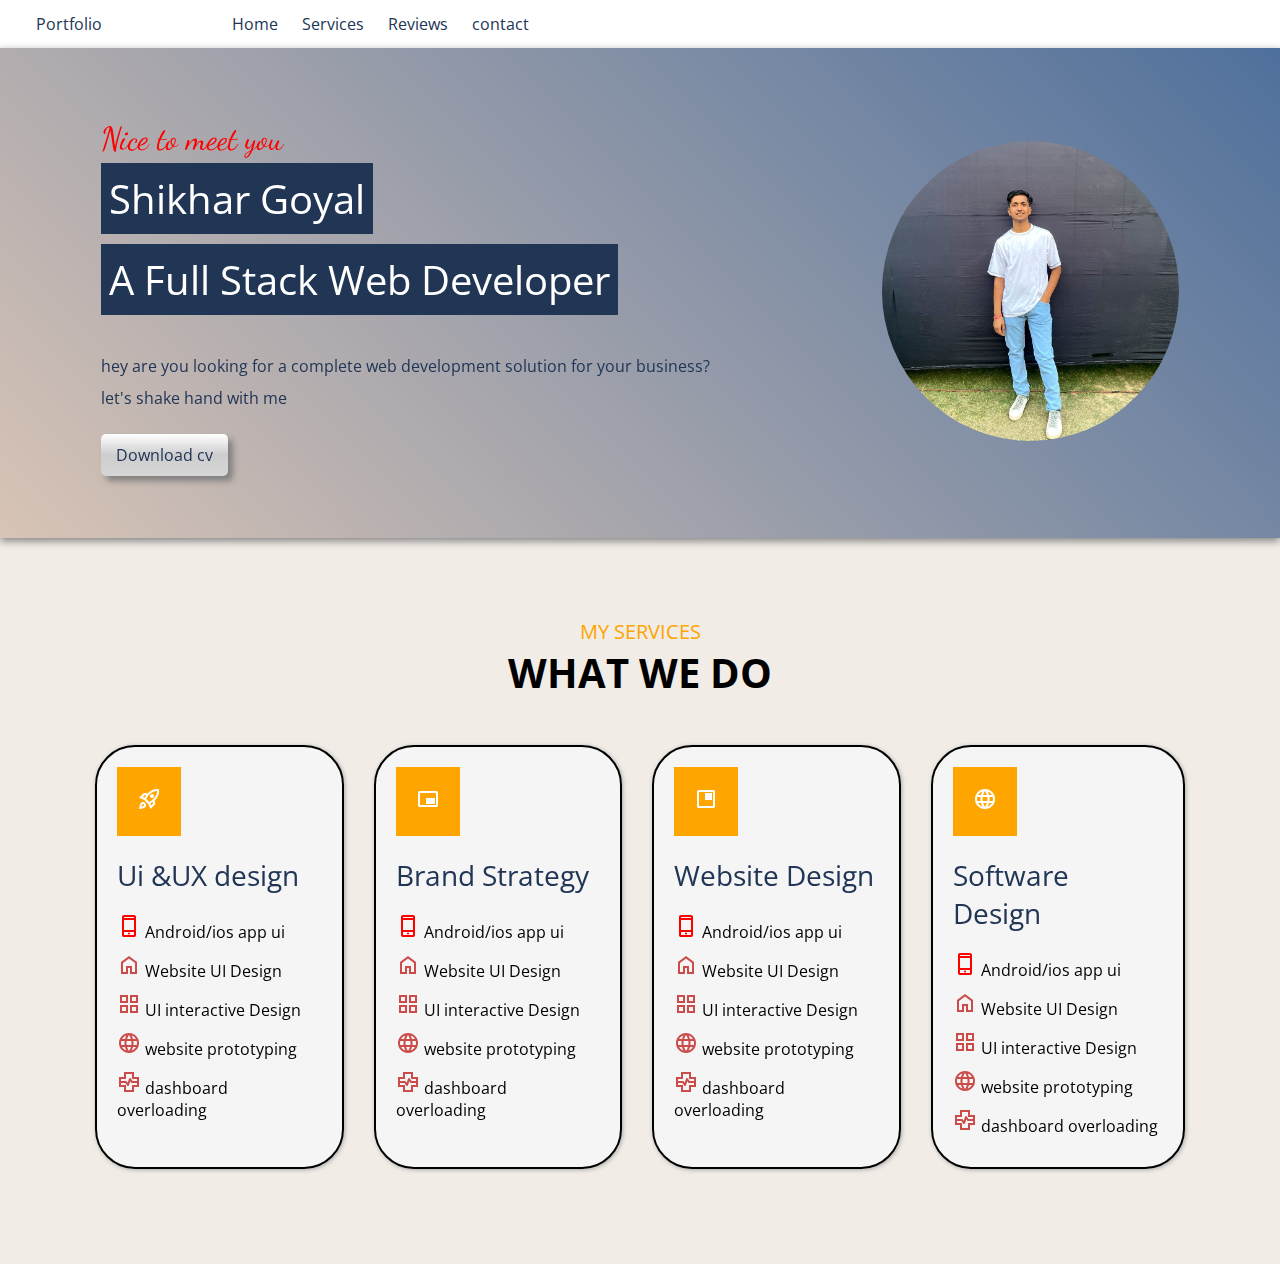
==== index.html @ ab530bc4 "portfolio" ====
<!DOCTYPE html>
<html lang="en">

<head>
    <meta charset="UTF-8">
    <meta http-equiv="X-UA-Compatible" content="IE=edge">
    <meta name="viewport" content="width=device-width, initial-scale=1.0">
    <title>My Portfolio</title>
    <link rel="preconnect" href="https://fonts.googleapis.com">
    <link rel="preconnect" href="https://fonts.gstatic.com" crossorigin>
    <link href="https://fonts.googleapis.com/css2?family=Open+Sans:wght@600&display=swap" rel="stylesheet">
    <link href="https://fonts.googleapis.com/css2?family=Dancing+Script&family=Open+Sans:wght@600&display=swap"
        rel="stylesheet">
    <link rel="stylesheet"
        href="https://fonts.googleapis.com/css2?family=Material+Symbols+Outlined:opsz,wght,FILL,GRAD@48,400,0,0" />
    <link rel="stylesheet" href="style1.css">
    <link rel="stylesheet" href="https://fonts.googleapis.com/css2?family=Material+Symbols+Outlined:opsz,wght,FILL,GRAD@48,400,0,0" />
    <link rel="stylesheet" href="https://fonts.googleapis.com/css2?family=Material+Symbols+Outlined:opsz,wght,FILL,GRAD@48,400,0,0" />
    <link rel="stylesheet" href="https://fonts.googleapis.com/css2?family=Material+Symbols+Outlined:opsz,wght,FILL,GRAD@20..48,100..700,0..1,-50..200" />
    <link rel="stylesheet" href="https://fonts.googleapis.com/css2?family=Material+Symbols+Outlined:opsz,wght,FILL,GRAD@20..48,100..700,0..1,-50..200" />
    <link rel="stylesheet" href="https://fonts.googleapis.com/css2?family=Material+Symbols+Outlined:opsz,wght,FILL,GRAD@20..48,100..700,0..1,-50..200" />
    <link rel="stylesheet" href="https://fonts.googleapis.com/css2?family=Material+Symbols+Outlined:opsz,wght,FILL,GRAD@48,400,0,0" />
    <link rel="stylesheet" href="https://fonts.googleapis.com/css2?family=Material+Symbols+Outlined:opsz,wght,FILL,GRAD@20..48,100..700,0..1,-50..200" />
    <link rel="stylesheet" href="https://fonts.googleapis.com/css2?family=Material+Symbols+Outlined:opsz,wght,FILL,GRAD@20..48,100..700,0..1,-50..200" />
    <link rel="stylesheet" href="https://fonts.googleapis.com/css2?family=Material+Symbols+Outlined:opsz,wght,FILL,GRAD@20..48,100..700,0..1,-50..200" />
</head>

<body>
    <div class="navigation">



        <div class="logo">
            <img class="logoImage" src="logo.png" alt="">
            <span class="logoTitle">Portfolio</span>
        </div>

        <div class="menuItems">
            <a href="#"><span class="menuItem">Home</span></a>
            <a href="#"><span class="menuItem">Services</span></a>
            <a href="#"><span class="menuItem">Reviews</span></a>
            <a href="#"> <span class="menuItem">contact</span></a>
        </div>

        <div class="contact">
            <a class="contactButton" href="tel:+919694739294">
                <img class="contactImage" src="call.png" alt="">
            </a>
        </div>
    </div>
    <div class="banner">
        <div class="bannerLeft">
            <div class="greeting">
                Nice to meet you
            </div>
            <div class="title">

                <div class="titlespan">Shikhar Goyal </div>
                <div class="titlespan"> A Full Stack Web Developer</div>
            </div>
            <div class="description">
                hey are you looking for a complete web development solution for your business?
                let's shake hand with me

            </div>
            <div class="showcv">
                <div><a href="#" class="showcvbutton">
                        Download cv
                    </a>
                </div>
            </div>
        </div>
        <div class="bannerright">
            <img class="bannerimage" src="myimage.jpg - Copy.jpeg" alt="">
        </div>
    
    </div>

    <div class="services">
        <!-- service text heading -->
        <div class="servicetext">
            <!-- service text sub heading -->
            <div class="textsubheading">
                My services
            </div>
            <!-- servic text heading -->
            <div class="textheading">
                what we do
            </div>
        </div>


        <!-- service cards -->
        <div class="servicecards">
            <div class="servicecard">
                <div class="serviceicondiv"><span class="material-symbols-outlined">
                        rocket_launch
                    </span></div>
                <div class="servicetitle">Ui &UX design</div>
                <div class="servicefeatures">

                    <div class="servicefeature">
                        <span class="servicefeatureicon"><span class="serviceicon material-symbols-outlined">
                            phone_iphone
                            </span></span>
                        <span class="servicefeaturetext">Android/ios app ui</span>
                    </div>
                    <div class="servicefeature">
                        <span class="servicefeatureicon"><span class="servicefeatureicon material-symbols-outlined">
                            home
                            </span></span>
                        <span class="servicefeaturetext">Website UI Design</span>
                    </div>
                    <div class="servicefeature">
                        <span class="servicefeatureicon"><span class="material-symbols-outlined">
                            grid_view
                            </span></span>
                        <span class="servicefeaturetext">UI interactive Design</span>
                    </div>
                    <div class="servicefeature">
                        <span class="servicefeatureicon"><span class="material-symbols-outlined">
                            language
                            </span></span>
                        <span class="servicefeaturetext">website prototyping</span>
                    </div>
                    <div class="servicefeature">
                        <span class="servicefeatureicon"><span class="material-symbols-outlined">
                            health_metrics
                            </span></span>
                        <span class="servicefeaturetext"> dashboard overloading</span>
                    </div>
                </div>
            </div>
            <div class="servicecard">
                <div class="serviceicondiv"><span class="material-symbols-outlined">
                    branding_watermark
                    </span></div>
                    <div class="servicetitle">Brand Strategy</div>
                <div class="servicefeatures">

                    <div class="servicefeature">
                        <span class="servicefeatureicon"><span class="serviceicon material-symbols-outlined">
                            phone_iphone
                            </span></span>
                        <span class="servicefeaturetext">Android/ios app ui</span>
                    </div>
                    <div class="servicefeature">
                        <span class="servicefeatureicon"><span class="servicefeatureicon material-symbols-outlined">
                            home
                            </span></span>
                        <span class="servicefeaturetext">Website UI Design</span>
                    </div>
                    <div class="servicefeature">
                        <span class="servicefeatureicon"><span class="servicefeatureicon material-symbols-outlined">
                            grid_view
                            </span></span>
                        <span class="servicefeaturetext">UI interactive Design</span>
                    </div>
                    <div class="servicefeature">
                        <span class="servicefeatureicon"><span class="material-symbols-outlined">
                            language
                            </span></span>
                        <span class="servicefeaturetext">website prototyping</span>
                    </div>
                    <div class="servicefeature">
                        <span class="servicefeatureicon"><span class="material-symbols-outlined">
                            health_metrics
                            </span></span>
                        <span class="servicefeaturetext">dashboard overloading</span>
                    </div>
                </div>
            </div>
            <div class="servicecard">
                <div class="serviceicondiv"><span class="material-symbols-outlined">
                    dropdown
                    </span></div>
                <div class="servicetitle">Website Design</div>
                <div class="servicefeatures">

                    <div class="servicefeature">
                        <span class="servicefeatureicon"><span class="serviceicon material-symbols-outlined">
                            phone_iphone
                            </span></span>
                        <span class="servicefeaturetext">Android/ios app ui</span>
                    </div>
                    <div class="servicefeature">
                        <span class="servicefeatureicon"><span class="servicefeatureicon material-symbols-outlined">
                            home
                            </span></span>
                        <span class="servicefeaturetext">Website UI Design</span>
                    </div>
                    <div class="servicefeature">
                        <span class="servicefeatureicon"><span class="material-symbols-outlined">
                            grid_view
                            </span></span>
                        <span class="servicefeaturetext">UI interactive Design</span>
                    </div>
                    <div class="servicefeature">
                        <span class="servicefeatureicon"><span class="material-symbols-outlined">
                            language
                            </span></span>
                        <span class="servicefeaturetext">website prototyping</span>
                    </div>
                    <div class="servicefeature">
                        <span class="servicefeatureicon"><span class="material-symbols-outlined">
                            health_metrics
                            </span></span>
                        <span class="servicefeaturetext">dashboard overloading</span>
                    </div>
                </div>
            </div>
            <div class="servicecard">
                <div class="serviceicondiv"><span class="material-symbols-outlined">
                    language
                    </span></div>
                <div class="servicetitle">Software Design</div>
                <div class="servicefeatures">

                    <div class="servicefeature">
                        <span class="servicefeatureicon"><span class="serviceicon material-symbols-outlined">
                            phone_iphone
                            </span></span>
                        <span class="servicefeaturetext">Android/ios app ui</span>
                    </div>
                    <div class="servicefeature">
                        <span class="servicefeatureicon"><span class="servicefeatureicon material-symbols-outlined">
                            home
                            </span></span>
                        <span class="servicefeaturetext">Website UI Design</span>
                    </div>
                    <div class="servicefeature">
                        <span class="servicefeatureicon"><span class="material-symbols-outlined">
                            grid_view
                            </span></span>
                        <span class="servicefeaturetext">UI interactive Design</span>
                    </div>
                    <div class="servicefeature">
                        <span class="servicefeatureicon"><span class="material-symbols-outlined">
                            language
                            </span></span>
                        <span class="servicefeaturetext">website prototyping</span>
                    </div>
                    <div class="servicefeature">
                        <span class="servicefeatureicon"><span class="material-symbols-outlined">
                            health_metrics
                            </span></span>
                        <span class="servicefeaturetext"> dashboard overloading</span>
                    </div>
                </div>
            </div>
            
        </div>
    </div>



</body>

</html>
---- style1.css ----
/* Define The global or root variables */

:root {
    --primaryColor: #213555;
    --backgroundColor: #f1ece6;
    --primaryAccentColor: #4F709C;
    --secondaryColor: #D8C4B6;
    --whiteColor: white;
    --blackColor: #222222;
    --primaryFont: 'Open Sans', sans-serif;
    --navbarHeight: 3rem;
    /* 1rem=8px */
    --cursivefont: 'Dancing Script', cursive;
}

/* Main CSS */
body {
    background-color: var(--backgroundColor);
    color: var(--primaryColor);
    font-family: var(--primaryFont);
    margin-top: 0px;
    margin-left: 0px;
    margin-right: 0px;
}

a {
    text-decoration: none;
    color: var(--primaryColor);
}

a:hover {
    color: var(--primaryAccentColor);
}

.navigation {
    background-color: var(--whiteColor);
    height: var(--navbarHeight);
    display: flex;
    justify-content: space-around;
    align-items: center;
}

.logo {
    display: flex;
    padding-left: 20px;
    width: 12rem;
    align-items: center;
}

.logoImage {
    padding: 8px;
    height: 2rem;
    /* float:left; */
}

.contactImage {
    padding: 8px;
    height: 2rem;
    margin-right: 60px;
}

.menuItems {
    flex-grow: 2;
}

.menuItem {
    margin-left: 20px;
}

/* Banner */
.banner {
    display: flex;
    height: 450px;
    background: linear-gradient(45deg, var(--secondaryColor), var(--primaryAccentColor));
    filter: drop-shadow(0px 3px 4px grey);
    /*x, y, radius,color */
    justify-content: space-around;
    align-items: center;
    padding: 20px;
}

.bannerLeft {
    width: 50%;
}

.bannerimage {
    height: 300px;
    border-radius: 100%;
}

.greeting {
    font-family: var(--cursivefont);
    font-size: 2rem;
    color: red;
}

.title {
    font-size: 2.5rem;
    color: white;
}

.titlespan {
    display: inline-block;
    background-color: var(--primaryColor);
    padding: 0.5rem;
    margin: 5px 0px;
}

.description {
    margin: 30px 0px;
    line-height: 2rem;
}

.showcvbutton {
    background: linear-gradient(white, rgb(205, 205, 205), rgb(215, 215, 215));
    padding: 10px 15px;
    border-radius: 5px;
    filter: drop-shadow(5px 5px 3px grey);
}

.showcvbutton:hover {
    background: linear-gradient(white, rgb(112, 101, 133));
}


/* services section */
.servicetext {
    text-align: center;
    text-transform: uppercase;
}

.services {
    margin: 5rem;
    /* padding: 30px; */
}

.textsubheading {
    color: orange;
    font-size: 1.25rem;
}


.textheading {
    font-size: 2.5rem;
    font-weight: bold;
    color: black;
}

.servicecards{
    margin-top: 30px;
    display: flex;
    justify-content: space-around;
}
.servicecard{
    padding: 20px;
    border: 2px solid black;
    filter: drop-shadow(1px 1px 2px #aaaaaa);
    margin: 15px;
    border-radius: 40px;
    background-color: whitesmoke;
}
.servicecard:hover{
    filter: drop-shadow(3px 3px 8px grey);
    border: none;
}
.serviceicondiv{
    background-color:orange;
    color: white;
    display: inline-block;
    padding:20px;
}
.serviceicon{
    font-size: 3rem;
    color: red;
}
.servicetitle{
    font-size: 1.75rem;
    margin: 20px 0px;
    
}
.servicefeature{
    font-size: 1rem;
    margin: 10px 0px;
}
.servicefeatureicon{
    font-size: 1rem;
    color: rgb(204, 75, 75);
    
}
.servicefeaturetext{
    color: black;
}
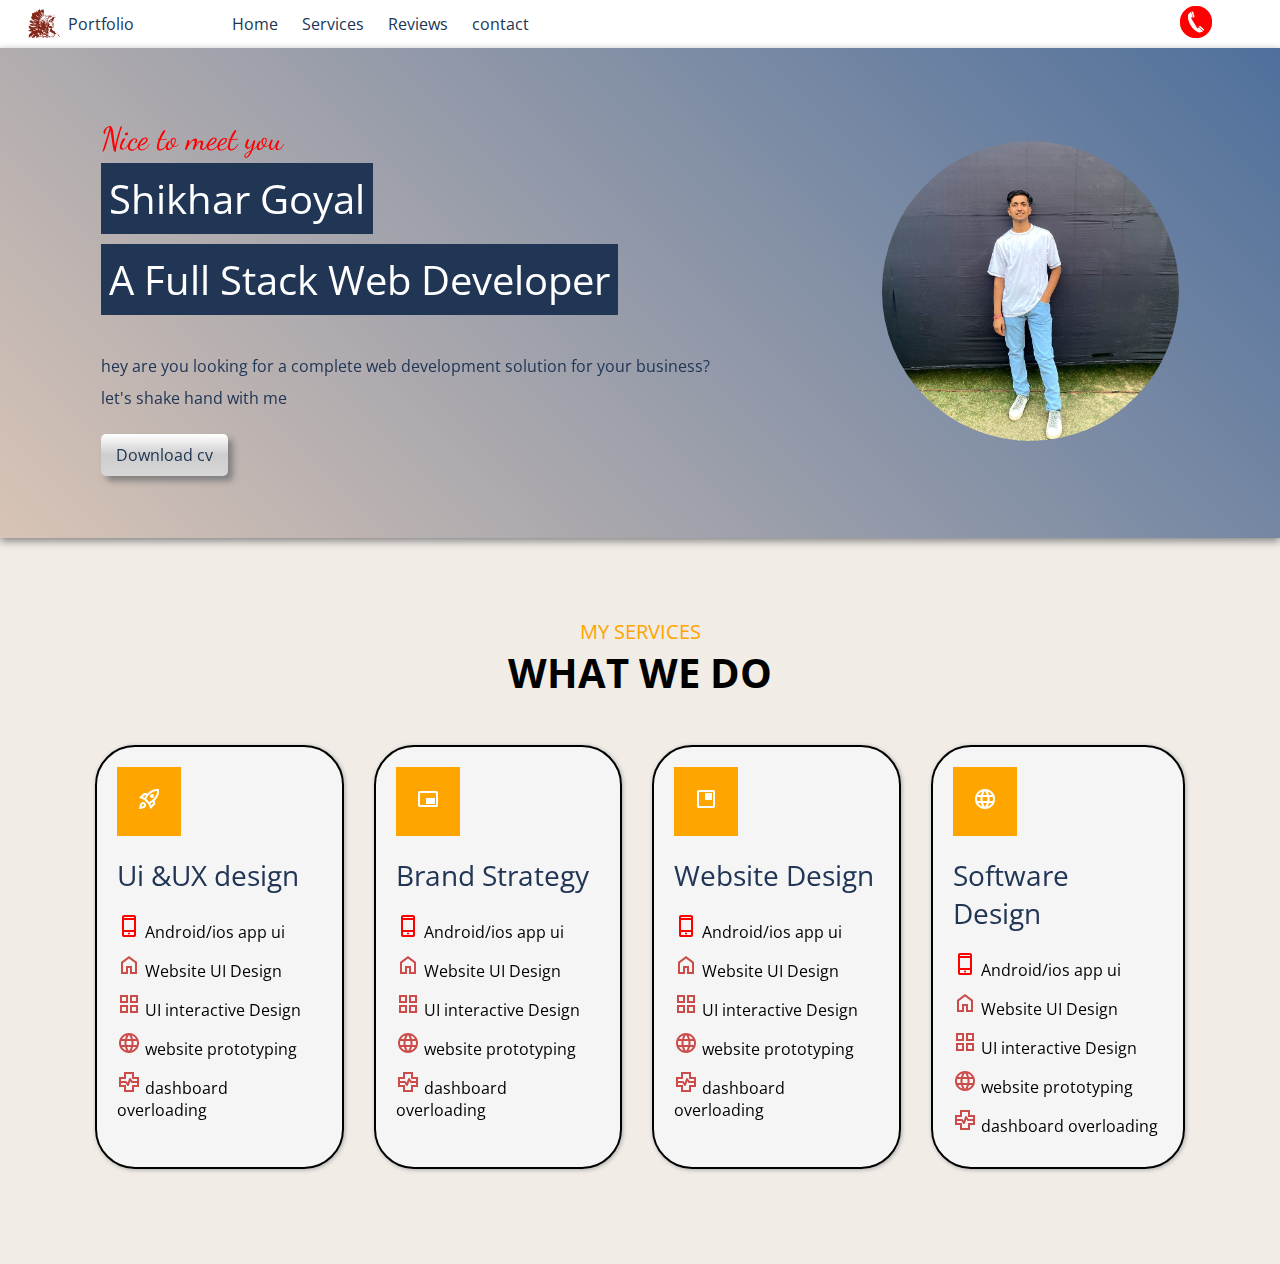
==== commit 92490540: "a" ====
--- a/index.html
+++ b/index.html
@@ -31,7 +31,7 @@
 
 
         <div class="logo">
-            <img class="logoImage" src="logo.png" alt="">
+            <img class="logoImage" src="logo (1).png" alt="">
             <span class="logoTitle">Portfolio</span>
         </div>
 
@@ -44,7 +44,7 @@
 
         <div class="contact">
             <a class="contactButton" href="tel:+919694739294">
-                <img class="contactImage" src="call.png" alt="">
+                <img class="contactImage" src="call (1).png" alt="">
             </a>
         </div>
     </div>
